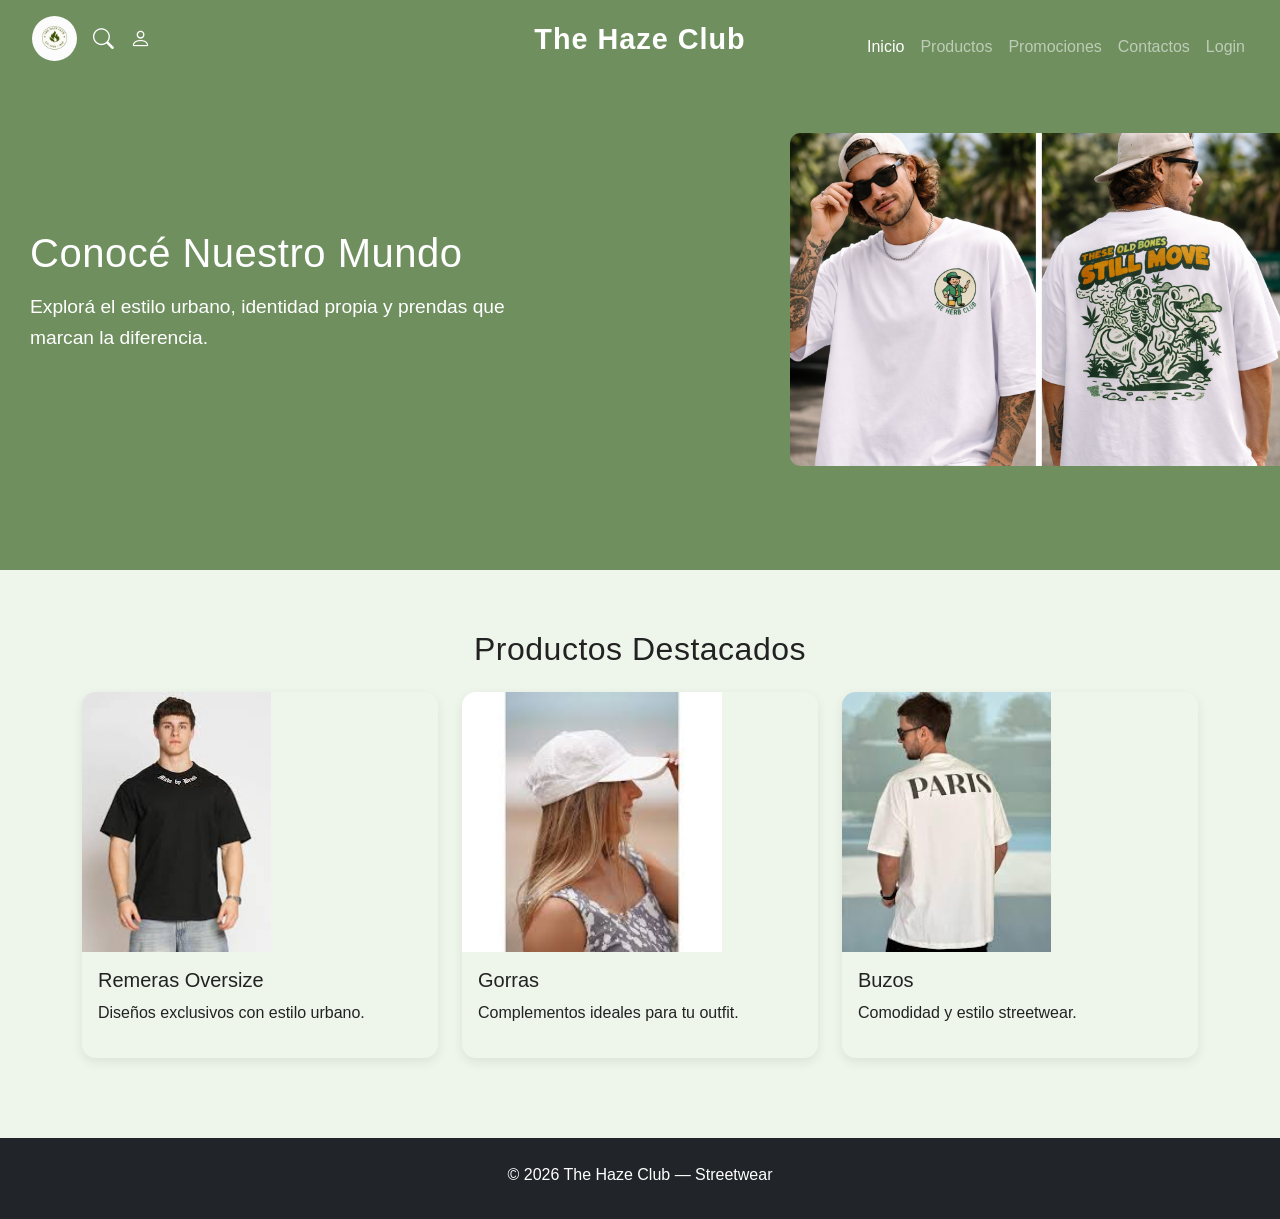
==== index.html @ a5f49931 "Add files via upload" ====
<!DOCTYPE html>
<html lang="es">
<head>
  <meta charset="UTF-8">
  <meta name="viewport" content="width=device-width, initial-scale=1.0">
  <title>The Haze Club Online</title>

  <!-- Bootstrap -->
  <link href="https://cdn.jsdelivr.net/npm/bootstrap@5.3.3/dist/css/bootstrap.min.css" rel="stylesheet">

  <!-- Iconos -->
  <link rel="stylesheet" href="https://cdn.jsdelivr.net/npm/bootstrap-icons@1.11.3/font/bootstrap-icons.css">

  <!-- CSS -->
  <link rel="stylesheet" href="./styles/style.css">
</head>

<body>

<!-- NAVBAR -->
<nav class="navbar navbar-expand-lg navbar-dark custom-navbar fixed-top">
  <div class="container-fluid position-relative">

    <!-- LOGO -->
    <a class="navbar-brand d-flex align-items-center logo-left" href="./index.html">
      <img src="./asset/logo.png" alt="Logo" width="45" height="45" class="rounded-circle">
    </a>

    <!-- NOMBRE -->
    <span class="brand-center">The Haze Club</span>

    <!-- DERECHA -->
    <div class="d-flex align-items-center ms-auto gap-3">

      <!-- BUSCAR -->
      <i class="bi bi-search icon-nav" id="btnBuscar"></i>

      <!-- LOGIN -->
      <a href="./pages/login.html">
        <i class="bi bi-person icon-nav"></i>
      </a>

      <!-- HAMBURGUESA -->
      <button class="navbar-toggler" type="button" data-bs-toggle="collapse" data-bs-target="#menuNav">
        <span class="navbar-toggler-icon"></span>
      </button>
    </div>

    <!-- MENÚ -->
    <div class="collapse navbar-collapse mt-3" id="menuNav">
      <ul class="navbar-nav ms-auto text-end">
        <li class="nav-item"><a class="nav-link active" href="./index.html">Inicio</a></li>
        <li class="nav-item"><a class="nav-link" href="./pages/productos.html">Productos</a></li>
        <li class="nav-item"><a class="nav-link" href="./pages/promociones.html">Promociones</a></li>
        <li class="nav-item"><a class="nav-link" href="./pages/contactos.html">Contactos</a></li>
        <li class="nav-item"><a class="nav-link" href="./pages/login.html">Login</a></li>
      </ul>
    </div>

  </div>
</nav>

<!-- BUSCADOR -->
<div class="buscador" id="buscador">
  <input type="text" placeholder="Buscar productos...">
</div>

<!-- BANNER -->
<header class="banner">
  <div class="banner-contenido">

    <div class="banner-texto">
      <h1>Conocé Nuestro Mundo</h1>
      <p>Explorá el estilo urbano, identidad propia y prendas que marcan la diferencia.</p>
    </div>

    <div class="banner-img">
      <img src="./asset/banner.png" alt="Colección The Haze Club">
    </div>

  </div>
</header>

<!-- PRODUCTOS -->
<main class="container mb-5">

  <section>
    <h2 class="text-center mb-4">Productos Destacados</h2>

    <div class="row g-4">

      <div class="col-md-4">
        <div class="producto-card">
          <img src="./asset/images (1).jpg">
          <div class="p-3">
            <h5>Remeras Oversize</h5>
            <p>Diseños exclusivos con estilo urbano.</p>
          </div>
        </div>
      </div>

      <div class="col-md-4">
        <div class="producto-card">
          <img src="./asset/gorraaaa22.jpg">
          <div class="p-3">
            <h5>Gorras</h5>
            <p>Complementos ideales para tu outfit.</p>
          </div>
        </div>
      </div>

      <div class="col-md-4">
        <div class="producto-card">
          <img src="./asset/descarga (5).jpg">
          <div class="p-3">
            <h5>Buzos</h5>
            <p>Comodidad y estilo streetwear.</p>
          </div>
        </div>
      </div>

    </div>
  </section>

</main>

<!-- FOOTER -->
<footer class="bg-dark text-white text-center py-4">
  <p class="mb-2">© 2026 The Haze Club — Streetwear</p>
</footer>

<!-- JS -->
<script src="https://cdn.jsdelivr.net/npm/bootstrap@5.3.3/dist/js/bootstrap.bundle.min.js"></script>

<script>
  const btnBuscar = document.getElementById('btnBuscar');
  const buscador = document.getElementById('buscador');

  btnBuscar.addEventListener('click', () => {
    buscador.style.display =
      buscador.style.display === 'block' ? 'none' : 'block';
  });
</script>

</body>
</html>
---- styles/style.css ----
:root {
  --color-fondo: #eef5ea;
  --color-primario: #1f1f1f;
  --color-verde: #6bca53;
  --color-verde-oscuro: #3f7f35;
  --color-blanco: #ffffff;
  --sombra-suave: 0 4px 12px rgba(0,0,0,0.08);
}

/* RESET */

* {
  margin: 0;
  padding: 0;
  box-sizing: border-box;
}

body {
  font-family: Arial, Helvetica, sans-serif;
  background-color: var(--color-fondo);
  color: #222;
  line-height: 1.6;
}

/* TIPOGRAFÍA */

h1, h2, h3 {
  letter-spacing: 0.5px;
}

.navbar-brand {
  font-weight: 700;
}

/* =========================
   NAVBAR PRO 🔥
========================= */

.custom-navbar {
  background-color: #6f8f5f;
  border-bottom: none;
  padding: 10px 15px;
}

/* LOGO IZQUIERDA */
.logo-left {
  margin-left: 5px;
}

/* NOMBRE CENTRADO */
.brand-center {
  position: absolute;
  left: 50%;
  transform: translateX(-50%);
  font-size: 1.8rem;
  font-weight: bold;
  color: white;
  letter-spacing: 1px;
}

/* ICONOS DERECHA */
.icon-nav {
  font-size: 1.3rem;
  color: white;
  cursor: pointer;
  transition: transform 0.2s ease, color 0.2s ease;
}

.icon-nav:hover {
  transform: scale(1.2);
  color: #caffb8;
}

/* HAMBURGUESA */
.navbar-toggler {
  border: none;
}

.navbar-toggler-icon {
  filter: invert(1);
}

/* =========================
   CARDS
========================= */

.producto-card {
  border: none;
  border-radius: 14px;
  overflow: hidden;
  box-shadow: var(--sombra-suave);
  transition: transform .25s ease, box-shadow .25s ease;
}

.producto-card:hover {
  transform: translateY(-6px);
  box-shadow: 0 10px 22px rgba(0,0,0,0.12);
}

.producto-card img {
  height: 260px;
  object-fit: cover;
}

/* BOTONES */

.btn-success {
  background-color: var(--color-verde);
  border-color: var(--color-verde);
}

.btn-success:hover {
  background-color: var(--color-verde-oscuro);
  border-color: var(--color-verde-oscuro);
}

/* SECCIONES */

section {
  margin-top: 60px;
}

.bg-white {
  border-radius: 14px;
  box-shadow: var(--sombra-suave);
}

/* FORMULARIOS */

form {
  margin-top: 10px;
}

.form-control {
  border-radius: 10px;
  padding: 10px 12px;
  border: 1px solid #dcdcdc;
}

.form-control:focus {
  border-color: var(--color-verde);
  box-shadow: 0 0 0 0.15rem rgba(107,202,83,.25);
}

/* FOOTER */

footer {
  margin-top: 80px;
}

/* IMÁGENES */

img {
  max-width: 100%;
  display: block;
}

/* =========================
   BANNER 🔥
========================= */

.banner {
  background-color: #6f8f5f;
  min-height: 60vh;

  display: flex;
  align-items: center;
  justify-content: center;

  overflow: hidden;
  animation: caer 1.5s ease-out forwards;
}

.banner-contenido {
  display: flex;
  align-items: center;
  justify-content: space-between;
  width: 100%;
}

/* TEXTO IZQUIERDA */
.banner-texto {
  color: white;
  max-width: 500px;
  margin-left: 30px;
}

.banner-texto h1 {
  font-size: 2.5rem;
  margin-bottom: 15px;
}

.banner-texto p {
  font-size: 1.2rem;
}

/* IMAGEN DERECHA */
.banner-img {
  display: flex;
  justify-content: flex-end;
  margin-right: -10px; /* 🔥 AJUSTE FINO */
}

.banner-img img {
  max-width: 500px;
  border-radius: 10px;
  animation: derretir 2s ease forwards;
}

/* ANIMACIONES */

@keyframes caer {
  0% {
    transform: translateY(-300px);
    opacity: 0;
  }
  100% {
    transform: translateY(0);
    opacity: 1;
  }
}

@keyframes derretir {
  0% {
    transform: scaleY(0) translateY(-150px);
    filter: blur(15px);
  }
  50% {
    transform: scaleY(1.3) translateY(20px);
  }
  75% {
    transform: scaleY(0.9);
  }
  100% {
    transform: scaleY(1);
    filter: blur(0);
  }
}

/* =========================
   RESPONSIVE
========================= */

@media (max-width: 768px) {

  .brand-center {
    font-size: 1.3rem;
  }

  .banner-contenido {
    flex-direction: column;
    text-align: center;
    padding: 0 20px;
  }

  .banner-texto {
    margin-left: 0;
  }

  .banner-img {
    margin-right: 0;
  }

  .banner-img img {
    max-width: 250px;
  }

}

@media (max-width: 480px) {

  h1 {
    font-size: 1.6rem;}
    }
.producto-box {
  background: white;
  border-radius: 15px;
  overflow: hidden;
  box-shadow: var(--sombra-suave);
  transition: all 0.3s ease;
  position: relative;
}

.producto-box:hover {
  transform: translateY(-8px) scale(1.03);
  box-shadow: 0 12px 25px rgba(0,0,0,0.2);
}

.producto-box img {
  width: 100%;
  height: 230px;
  object-fit: cover;
}

/* INFO */
.producto-box .info {
  padding: 15px;
}

.producto-box h5 {
  margin-bottom: 5px;
  font-weight: 600;
}

.producto-box p {
  font-size: 0.9rem;
  color: #555;
}

/* PROMO ARRIBA DE LA IMAGEN 🔥 */
.promo {
  position: absolute;
  top: 10px;
  left: 10px;
  background: var(--color-verde-oscuro);
  color: white;
  font-size: 0.7rem;
  padding: 5px 8px;
  border-radius: 8px;
  z-index: 2;
}
/* HERO SALE */
.sale-hero {
  height: 40vh;
  background: linear-gradient(135deg, #3f7f35, #1f1f1f);
}

/* CARDS PROMO */
.promo-card {
  background: white;
  border-radius: 15px;
  overflow: hidden;
  position: relative;
  transition: 0.3s;
}

.promo-card:hover {
  transform: scale(1.03);
  box-shadow: 0 10px 25px rgba(0,0,0,0.2);
}

.promo-card img {
  width: 100%;
  height: 230px;
  object-fit: cover;
}

.promo-card .info {
  padding: 15px;
}

/* DESCUENTO */
.descuento {
  position: absolute;
  top: 10px;
  right: 10px;
  background: black;
  color: #6bca53;
  font-weight: bold;
  padding: 6px 10px;
  border-radius: 10px;
}

/* BANNERS */
.promo-banner {
  background: #1f1f1f;
  color: white;
  padding: 30px;
  border-radius: 15px;
  text-align: center;
  transition: 0.3s;
}

.promo-banner:hover {
  background: #3f7f35;
}
/* FONDO LOGIN */
.login-bg {
  background: linear-gradient(135deg, #1f1f1f, #3f7f35);
}

/* CARD LOGIN */
.login-card {
  background: #fff;
  padding: 30px;
  border-radius: 15px;
  width: 100%;
  max-width: 400px;
  box-shadow: 0 10px 30px rgba(0,0,0,0.3);
  animation: fadeIn 0.6s ease;
}

/* INPUTS */
.input-custom {
  border-radius: 10px;
  border: 1px solid #ddd;
}

.input-custom:focus {
  border-color: #3f7f35;
  box-shadow: 0 0 5px rgba(63,127,53,0.5);
}

/* BOTÓN */
.btn-login {
  border-radius: 10px;
  font-weight: bold;
  transition: 0.3s;
}

.btn-login:hover {
  transform: scale(1.05);
  box-shadow: 0 0 10px #3f7f35;
}

/* LINKS */
.link-login {
  color: #3f7f35;
  text-decoration: none;
  font-size: 0.9rem;
}

.link-login:hover {
  text-decoration: underline;
}

/* ANIMACIÓN */
@keyframes fadeIn {
  from {
    opacity: 0;
    transform: translateY(20px);
  }
  to {
    opacity: 1;
    transform: translateY(0);
  }
}
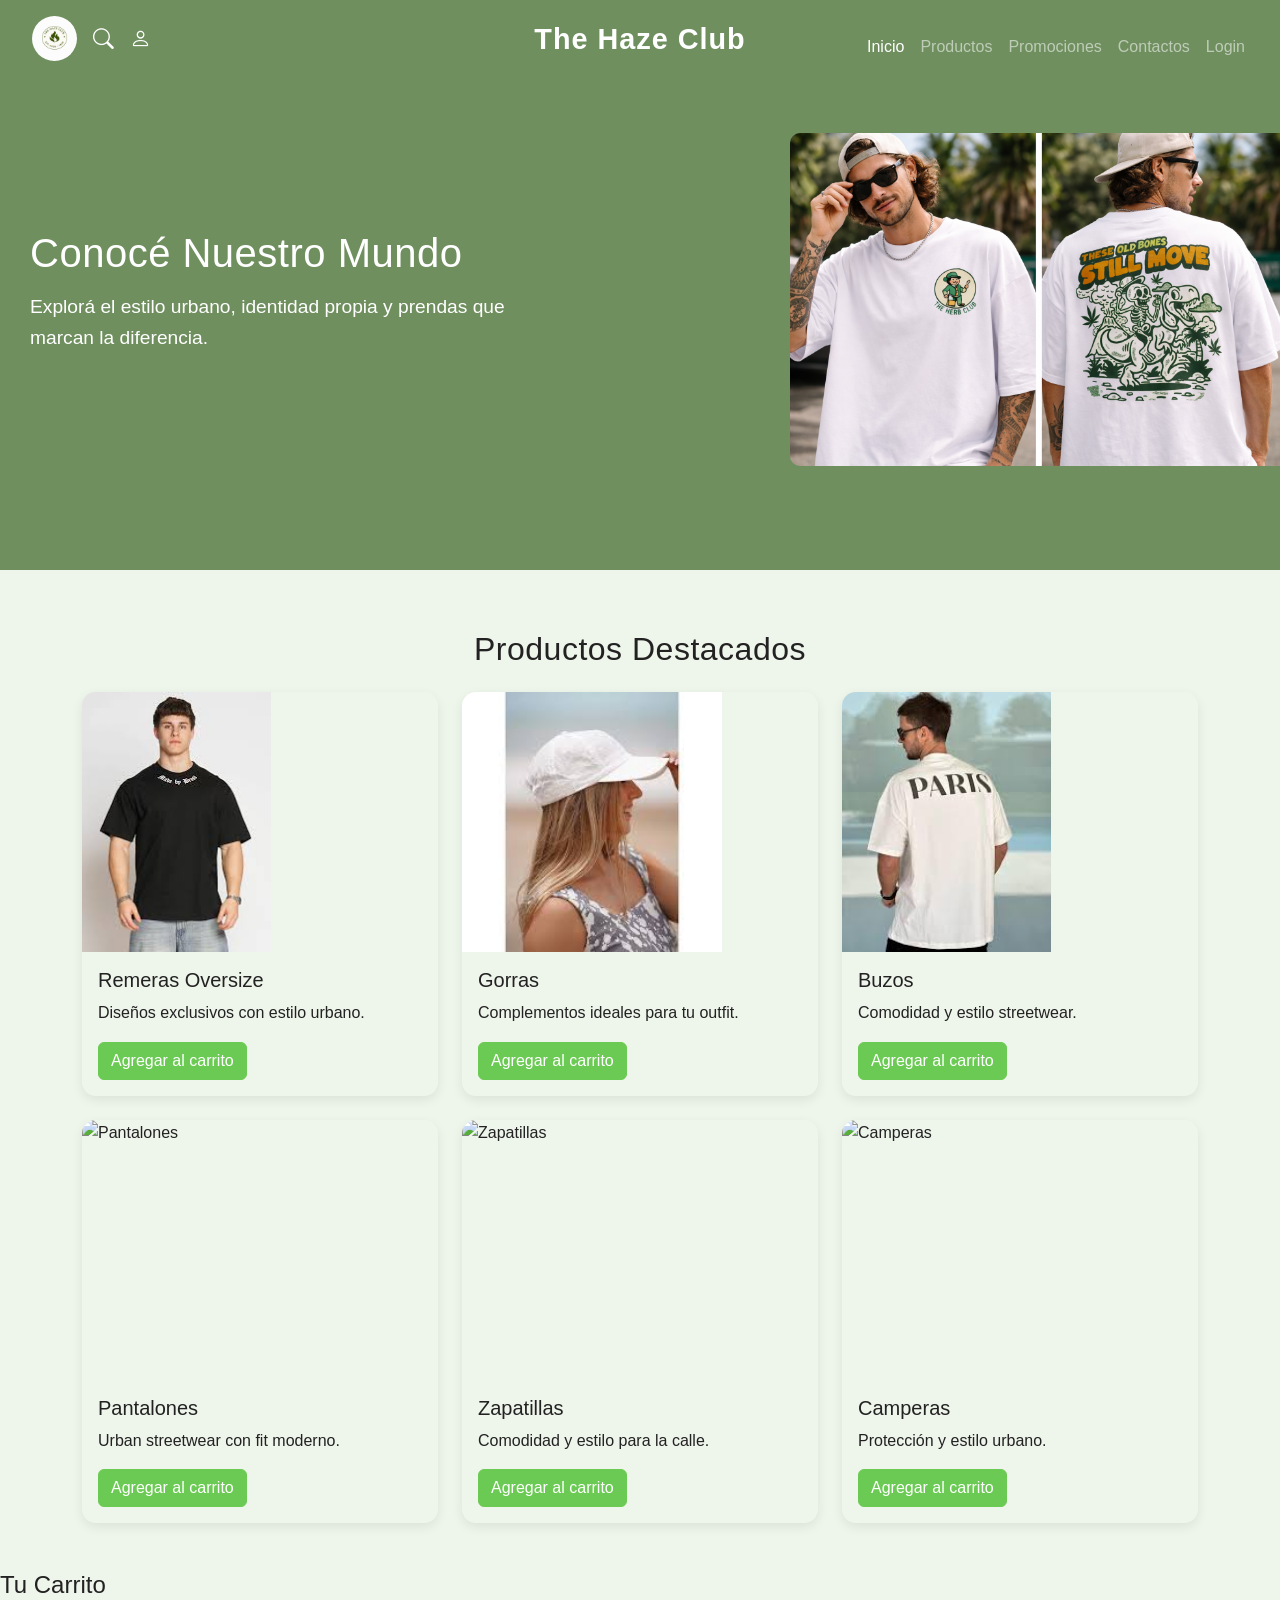
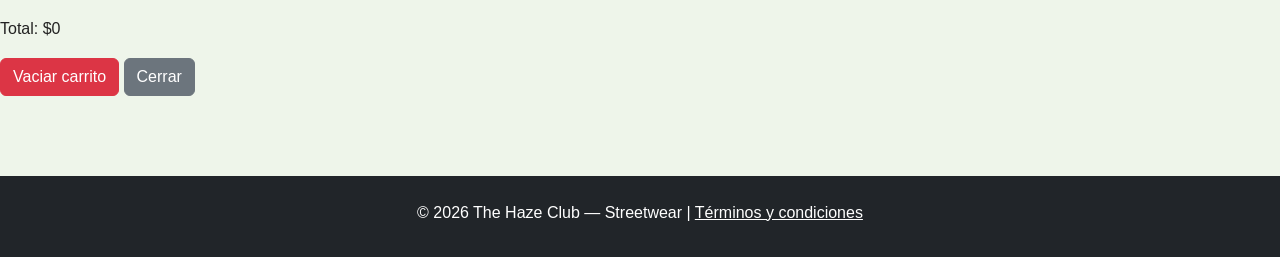
==== commit bf4fae81: "Add files via upload" ====
--- a/index.html
+++ b/index.html
@@ -20,7 +20,6 @@
 <!-- NAVBAR -->
 <nav class="navbar navbar-expand-lg navbar-dark custom-navbar fixed-top">
   <div class="container-fluid position-relative">
-
     <!-- LOGO -->
     <a class="navbar-brand d-flex align-items-center logo-left" href="./index.html">
       <img src="./asset/logo.png" alt="Logo" width="45" height="45" class="rounded-circle">
@@ -31,16 +30,8 @@
 
     <!-- DERECHA -->
     <div class="d-flex align-items-center ms-auto gap-3">
-
-      <!-- BUSCAR -->
       <i class="bi bi-search icon-nav" id="btnBuscar"></i>
-
-      <!-- LOGIN -->
-      <a href="./pages/login.html">
-        <i class="bi bi-person icon-nav"></i>
-      </a>
-
-      <!-- HAMBURGUESA -->
+      <a href="./pages/login.html"><i class="bi bi-person icon-nav"></i></a>
       <button class="navbar-toggler" type="button" data-bs-toggle="collapse" data-bs-target="#menuNav">
         <span class="navbar-toggler-icon"></span>
       </button>
@@ -56,7 +47,6 @@
         <li class="nav-item"><a class="nav-link" href="./pages/login.html">Login</a></li>
       </ul>
     </div>
-
   </div>
 </nav>
 
@@ -68,71 +58,161 @@
 <!-- BANNER -->
 <header class="banner">
   <div class="banner-contenido">
-
     <div class="banner-texto">
       <h1>Conocé Nuestro Mundo</h1>
       <p>Explorá el estilo urbano, identidad propia y prendas que marcan la diferencia.</p>
     </div>
-
     <div class="banner-img">
       <img src="./asset/banner.png" alt="Colección The Haze Club">
     </div>
-
   </div>
 </header>
 
 <!-- PRODUCTOS -->
 <main class="container mb-5">
-
   <section>
     <h2 class="text-center mb-4">Productos Destacados</h2>
-
     <div class="row g-4">
 
-      <div class="col-md-4">
-        <div class="producto-card">
-          <img src="./asset/images (1).jpg">
+      <!-- Producto 1 -->
+      <div class="col-md-4">
+        <div class="producto-card">
+          <img src="./asset/images (1).jpg" alt="Remeras Oversize">
           <div class="p-3">
             <h5>Remeras Oversize</h5>
             <p>Diseños exclusivos con estilo urbano.</p>
-          </div>
-        </div>
-      </div>
-
-      <div class="col-md-4">
-        <div class="producto-card">
-          <img src="./asset/gorraaaa22.jpg">
+            <button class="btn btn-success btn-add-cart" data-nombre="Remeras Oversize" data-precio="1500">Agregar al carrito</button>
+          </div>
+        </div>
+      </div>
+
+      <!-- Producto 2 -->
+      <div class="col-md-4">
+        <div class="producto-card">
+          <img src="./asset/gorraaaa22.jpg" alt="Gorras">
           <div class="p-3">
             <h5>Gorras</h5>
             <p>Complementos ideales para tu outfit.</p>
-          </div>
-        </div>
-      </div>
-
-      <div class="col-md-4">
-        <div class="producto-card">
-          <img src="./asset/descarga (5).jpg">
+            <button class="btn btn-success btn-add-cart" data-nombre="Gorras" data-precio="800">Agregar al carrito</button>
+          </div>
+        </div>
+      </div>
+
+      <!-- Producto 3 -->
+      <div class="col-md-4">
+        <div class="producto-card">
+          <img src="./asset/descarga (5).jpg" alt="Buzos">
           <div class="p-3">
             <h5>Buzos</h5>
             <p>Comodidad y estilo streetwear.</p>
+            <button class="btn btn-success btn-add-cart" data-nombre="Buzos" data-precio="3000">Agregar al carrito</button>
+          </div>
+        </div>
+      </div>
+
+      <!-- Producto 4 -->
+      <div class="col-md-4">
+        <div class="producto-card">
+          <img src="./asset/pantalon.jpg" alt="Pantalones">
+          <div class="p-3">
+            <h5>Pantalones</h5>
+            <p>Urban streetwear con fit moderno.</p>
+            <button class="btn btn-success btn-add-cart" data-nombre="Pantalones" data-precio="2200">Agregar al carrito</button>
+          </div>
+        </div>
+      </div>
+
+      <!-- Producto 5 -->
+      <div class="col-md-4">
+        <div class="producto-card">
+          <img src="./asset/zapatillas.jpg" alt="Zapatillas">
+          <div class="p-3">
+            <h5>Zapatillas</h5>
+            <p>Comodidad y estilo para la calle.</p>
+            <button class="btn btn-success btn-add-cart" data-nombre="Zapatillas" data-precio="4500">Agregar al carrito</button>
+          </div>
+        </div>
+      </div>
+
+      <!-- Producto 6 -->
+      <div class="col-md-4">
+        <div class="producto-card">
+          <img src="./asset/campera.jpg" alt="Camperas">
+          <div class="p-3">
+            <h5>Camperas</h5>
+            <p>Protección y estilo urbano.</p>
+            <button class="btn btn-success btn-add-cart" data-nombre="Camperas" data-precio="3500">Agregar al carrito</button>
           </div>
         </div>
       </div>
 
     </div>
   </section>
-
 </main>
+
+<!-- CARRITO -->
+<div id="carrito" class="carrito">
+  <h4>Tu Carrito</h4>
+  <ul id="lista-carrito"></ul>
+  <p>Total: $<span id="total">0</span></p>
+  <button id="vaciar-carrito" class="btn btn-danger">Vaciar carrito</button>
+  <button id="cerrar-carrito" class="btn btn-secondary">Cerrar</button>
+</div>
 
 <!-- FOOTER -->
 <footer class="bg-dark text-white text-center py-4">
-  <p class="mb-2">© 2026 The Haze Club — Streetwear</p>
+  <p class="mb-2">
+    © 2026 The Haze Club — Streetwear | 
+    <a href="./pages/terminos.html" class="text-white">Términos y condiciones</a>
+  </p>
 </footer>
 
 <!-- JS -->
 <script src="https://cdn.jsdelivr.net/npm/bootstrap@5.3.3/dist/js/bootstrap.bundle.min.js"></script>
-
 <script>
+  // Carrito
+  const carrito = document.getElementById('carrito');
+  const listaCarrito = document.getElementById('lista-carrito');
+  const total = document.getElementById('total');
+  const botonesAgregar = document.querySelectorAll('.btn-add-cart');
+  const btnVaciar = document.getElementById('vaciar-carrito');
+  const btnCerrar = document.getElementById('cerrar-carrito');
+
+  let productosCarrito = [];
+
+  botonesAgregar.forEach(btn => {
+    btn.addEventListener('click', () => {
+      const nombre = btn.dataset.nombre;
+      const precio = parseFloat(btn.dataset.precio);
+
+      productosCarrito.push({ nombre, precio });
+      actualizarCarrito();
+      carrito.classList.add('mostrar');
+    });
+  });
+
+  btnVaciar.addEventListener('click', () => {
+    productosCarrito = [];
+    actualizarCarrito();
+  });
+
+  btnCerrar.addEventListener('click', () => {
+    carrito.classList.remove('mostrar');
+  });
+
+  function actualizarCarrito() {
+    listaCarrito.innerHTML = '';
+    let suma = 0;
+    productosCarrito.forEach(item => {
+      const li = document.createElement('li');
+      li.textContent = `${item.nombre} - $${item.precio}`;
+      listaCarrito.appendChild(li);
+      suma += item.precio;
+    });
+    total.textContent = suma.toFixed(2);
+  }
+
+  // Buscador
   const btnBuscar = document.getElementById('btnBuscar');
   const buscador = document.getElementById('buscador');
 
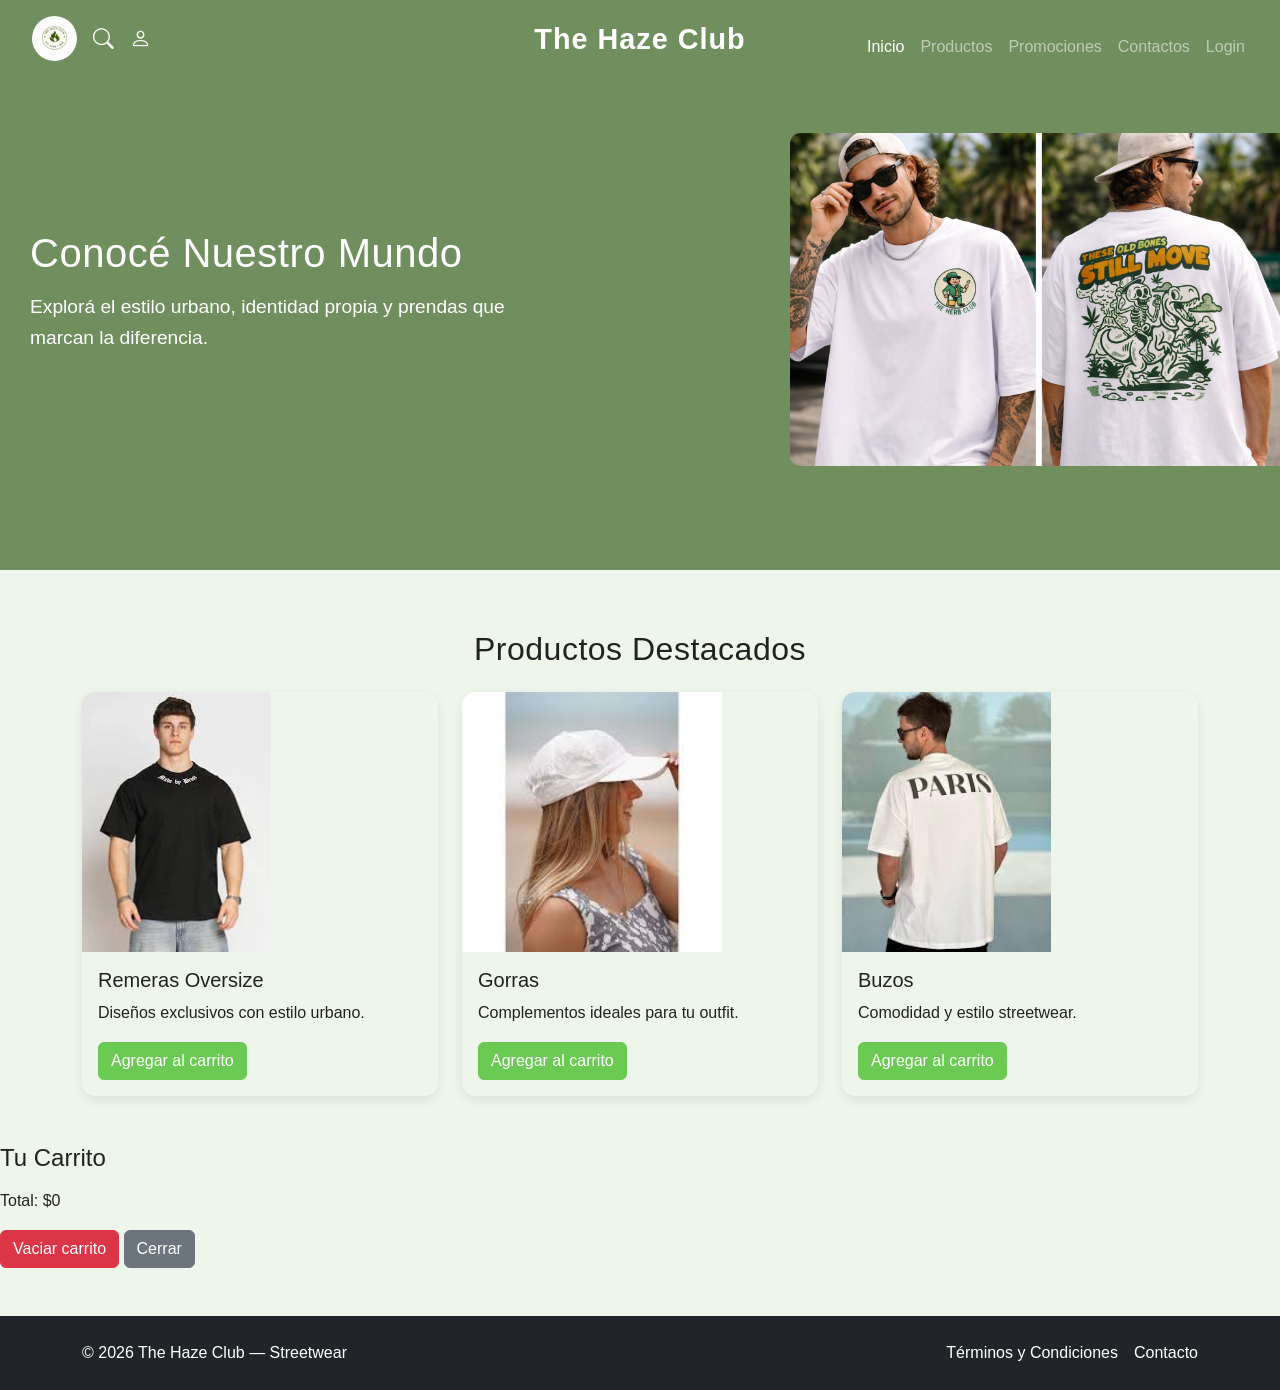
==== commit d54a471b: "Add files via upload" ====
--- a/index.html
+++ b/index.html
@@ -7,28 +7,18 @@
 
   <!-- Bootstrap -->
   <link href="https://cdn.jsdelivr.net/npm/bootstrap@5.3.3/dist/css/bootstrap.min.css" rel="stylesheet">
-
-  <!-- Iconos -->
   <link rel="stylesheet" href="https://cdn.jsdelivr.net/npm/bootstrap-icons@1.11.3/font/bootstrap-icons.css">
-
-  <!-- CSS -->
   <link rel="stylesheet" href="./styles/style.css">
 </head>
-
 <body>
 
 <!-- NAVBAR -->
 <nav class="navbar navbar-expand-lg navbar-dark custom-navbar fixed-top">
   <div class="container-fluid position-relative">
-    <!-- LOGO -->
     <a class="navbar-brand d-flex align-items-center logo-left" href="./index.html">
       <img src="./asset/logo.png" alt="Logo" width="45" height="45" class="rounded-circle">
     </a>
-
-    <!-- NOMBRE -->
     <span class="brand-center">The Haze Club</span>
-
-    <!-- DERECHA -->
     <div class="d-flex align-items-center ms-auto gap-3">
       <i class="bi bi-search icon-nav" id="btnBuscar"></i>
       <a href="./pages/login.html"><i class="bi bi-person icon-nav"></i></a>
@@ -36,8 +26,6 @@
         <span class="navbar-toggler-icon"></span>
       </button>
     </div>
-
-    <!-- MENÚ -->
     <div class="collapse navbar-collapse mt-3" id="menuNav">
       <ul class="navbar-nav ms-auto text-end">
         <li class="nav-item"><a class="nav-link active" href="./index.html">Inicio</a></li>
@@ -74,7 +62,7 @@
     <h2 class="text-center mb-4">Productos Destacados</h2>
     <div class="row g-4">
 
-      <!-- Producto 1 -->
+      <!-- Producto ejemplo -->
       <div class="col-md-4">
         <div class="producto-card">
           <img src="./asset/images (1).jpg" alt="Remeras Oversize">
@@ -86,7 +74,6 @@
         </div>
       </div>
 
-      <!-- Producto 2 -->
       <div class="col-md-4">
         <div class="producto-card">
           <img src="./asset/gorraaaa22.jpg" alt="Gorras">
@@ -98,7 +85,6 @@
         </div>
       </div>
 
-      <!-- Producto 3 -->
       <div class="col-md-4">
         <div class="producto-card">
           <img src="./asset/descarga (5).jpg" alt="Buzos">
@@ -106,42 +92,6 @@
             <h5>Buzos</h5>
             <p>Comodidad y estilo streetwear.</p>
             <button class="btn btn-success btn-add-cart" data-nombre="Buzos" data-precio="3000">Agregar al carrito</button>
-          </div>
-        </div>
-      </div>
-
-      <!-- Producto 4 -->
-      <div class="col-md-4">
-        <div class="producto-card">
-          <img src="./asset/pantalon.jpg" alt="Pantalones">
-          <div class="p-3">
-            <h5>Pantalones</h5>
-            <p>Urban streetwear con fit moderno.</p>
-            <button class="btn btn-success btn-add-cart" data-nombre="Pantalones" data-precio="2200">Agregar al carrito</button>
-          </div>
-        </div>
-      </div>
-
-      <!-- Producto 5 -->
-      <div class="col-md-4">
-        <div class="producto-card">
-          <img src="./asset/zapatillas.jpg" alt="Zapatillas">
-          <div class="p-3">
-            <h5>Zapatillas</h5>
-            <p>Comodidad y estilo para la calle.</p>
-            <button class="btn btn-success btn-add-cart" data-nombre="Zapatillas" data-precio="4500">Agregar al carrito</button>
-          </div>
-        </div>
-      </div>
-
-      <!-- Producto 6 -->
-      <div class="col-md-4">
-        <div class="producto-card">
-          <img src="./asset/campera.jpg" alt="Camperas">
-          <div class="p-3">
-            <h5>Camperas</h5>
-            <p>Protección y estilo urbano.</p>
-            <button class="btn btn-success btn-add-cart" data-nombre="Camperas" data-precio="3500">Agregar al carrito</button>
           </div>
         </div>
       </div>
@@ -160,11 +110,14 @@
 </div>
 
 <!-- FOOTER -->
-<footer class="bg-dark text-white text-center py-4">
-  <p class="mb-2">
-    © 2026 The Haze Club — Streetwear | 
-    <a href="./pages/terminos.html" class="text-white">Términos y condiciones</a>
-  </p>
+<footer class="bg-dark text-white text-center py-4 mt-5">
+  <div class="container d-flex flex-column flex-md-row justify-content-between align-items-center gap-2">
+    <p class="mb-2 mb-md-0">© 2026 The Haze Club — Streetwear</p>
+    <div class="d-flex gap-3">
+      <a href="./pages/terminos-condiciones.html" class="text-white text-decoration-none">Términos y Condiciones</a>
+      <a href="./pages/contactos.html" class="text-white text-decoration-none">Contacto</a>
+    </div>
+  </div>
 </footer>
 
 <!-- JS -->
@@ -184,7 +137,6 @@
     btn.addEventListener('click', () => {
       const nombre = btn.dataset.nombre;
       const precio = parseFloat(btn.dataset.precio);
-
       productosCarrito.push({ nombre, precio });
       actualizarCarrito();
       carrito.classList.add('mostrar');
@@ -215,12 +167,9 @@
   // Buscador
   const btnBuscar = document.getElementById('btnBuscar');
   const buscador = document.getElementById('buscador');
-
   btnBuscar.addEventListener('click', () => {
-    buscador.style.display =
-      buscador.style.display === 'block' ? 'none' : 'block';
+    buscador.style.display = buscador.style.display === 'block' ? 'none' : 'block';
   });
 </script>
-
 </body>
 </html>
